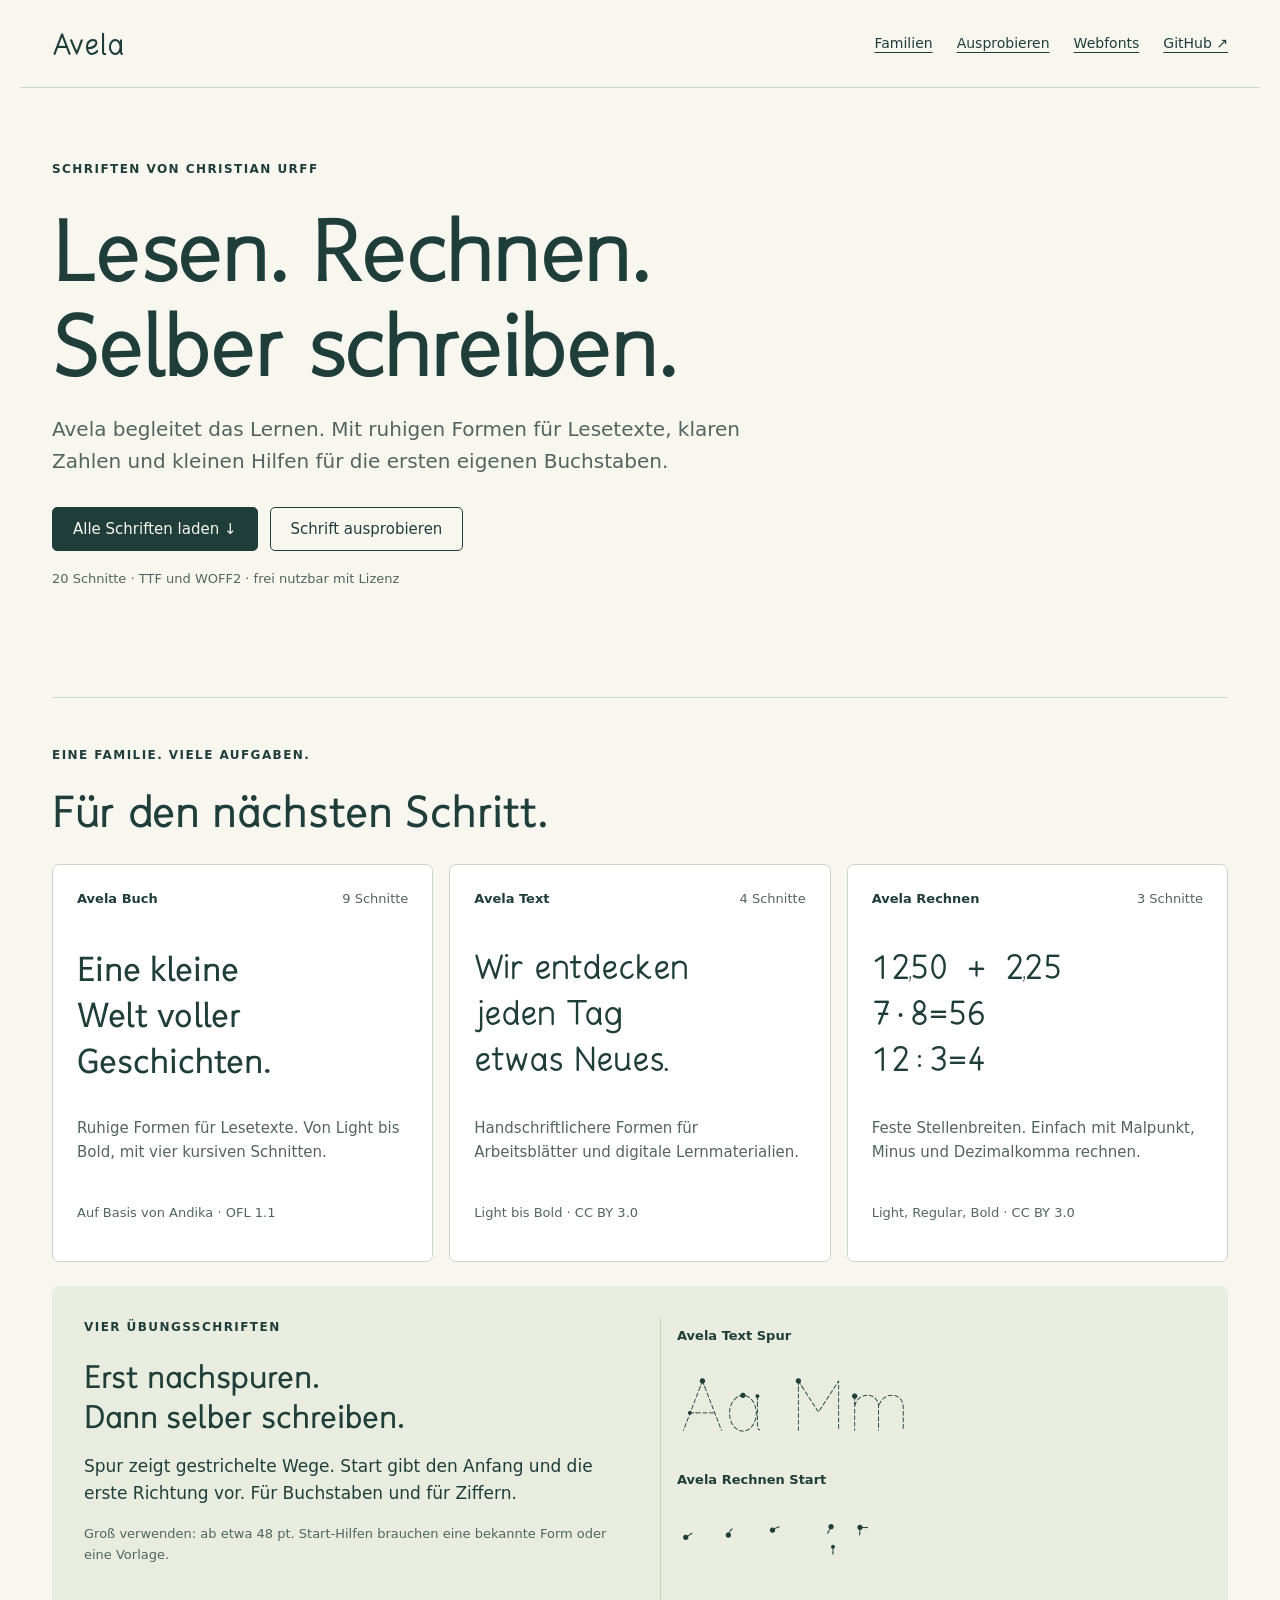
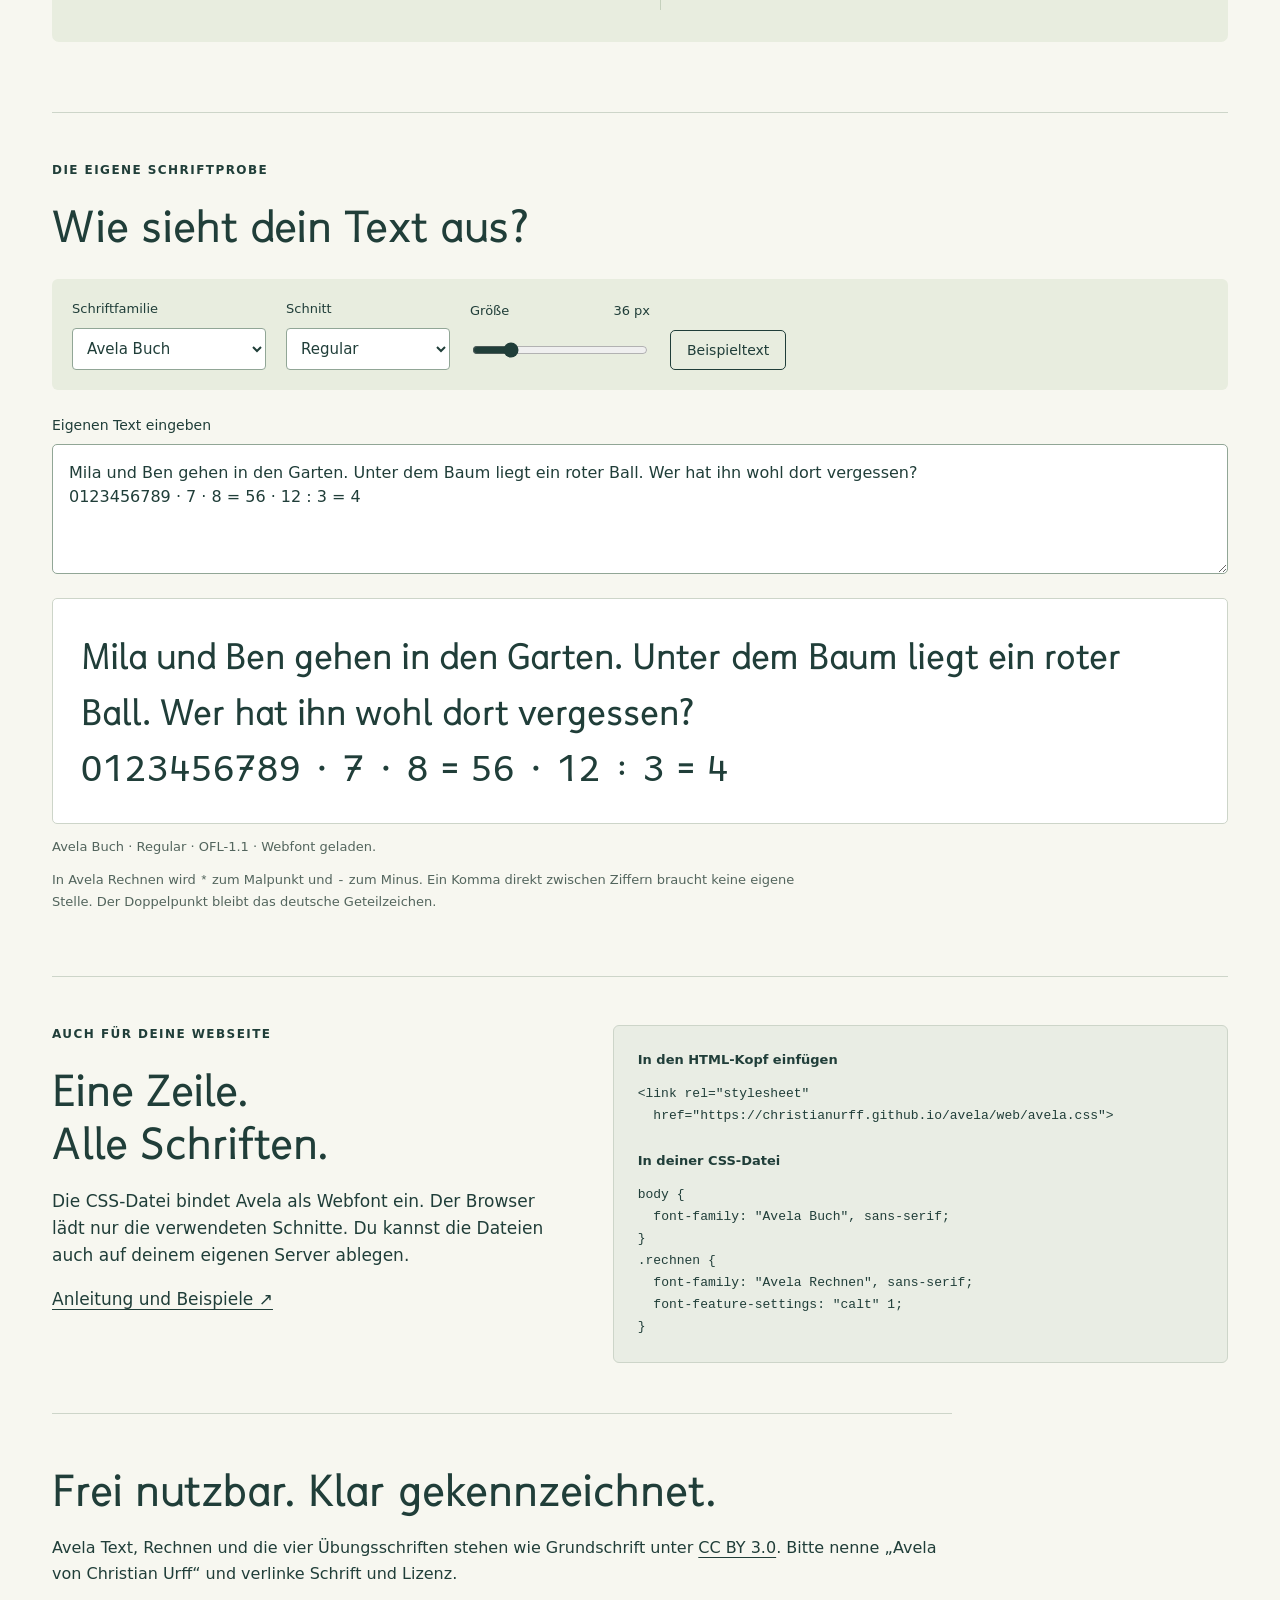
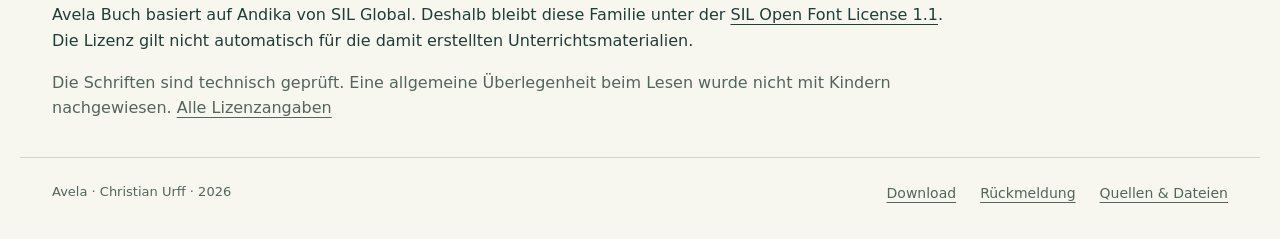
==== index.html @ d06ef932 "Publish Avela fonts, licenses and web specimen" ====
<!doctype html>
<html lang="de">
<head>
  <meta charset="utf-8">
  <meta name="viewport" content="width=device-width, initial-scale=1">
  <meta name="description" content="Avela von Christian Urff: freie Schriften für Lesetexte, Lernmaterial, Mathematik und Schreibübungen. Als TTF und Webfont.">
  <title>Avela · Schriften zum Lernen</title>
  <link rel="stylesheet" href="web/avela.css">
  <link rel="stylesheet" href="site.css">
  <script src="site.js" defer></script>
</head>
<body>
  <a class="skip" href="#probe">Zur Schriftprobe</a>
  <header><a class="brand" href="#">Avela</a><nav aria-label="Hauptnavigation"><a href="#familien">Familien</a><a href="#probe">Ausprobieren</a><a href="#web">Webfonts</a><a href="https://github.com/christianurff/avela">GitHub ↗</a></nav></header>
  <main>
    <section class="hero">
      <p class="eyebrow">Schriften von Christian Urff</p>
      <h1>Lesen. Rechnen.<br>Selber schreiben.</h1>
      <p class="intro">Avela begleitet das Lernen. Mit ruhigen Formen für Lesetexte, klaren Zahlen und kleinen Hilfen für die ersten eigenen Buchstaben.</p>
      <div class="actions"><a class="button primary" href="https://github.com/christianurff/avela/releases/latest">Alle Schriften laden ↓</a><a class="button" href="#probe">Schrift ausprobieren</a></div>
      <p class="meta">20 Schnitte · TTF und WOFF2 · frei nutzbar mit Lizenz</p>
    </section>
    <section id="familien" aria-labelledby="familien-title">
      <div class="section-head"><p class="eyebrow">Eine Familie. Viele Aufgaben.</p><h2 id="familien-title">Für den nächsten Schritt.</h2></div>
      <div class="cards">
        <article><p class="label">Avela Buch <span>9 Schnitte</span></p><p class="example book">Eine kleine<br>Welt voller<br>Geschichten.</p><p>Ruhige Formen für Lesetexte. Von Light bis Bold, mit vier kursiven Schnitten.</p><p class="license">Auf Basis von Andika · OFL 1.1</p></article>
        <article><p class="label">Avela Text <span>4 Schnitte</span></p><p class="example text">Wir entdecken<br>jeden Tag<br>etwas Neues.</p><p>Handschriftlichere Formen für Arbeitsblätter und digitale Lernmaterialien.</p><p class="license">Light bis Bold · CC BY 3.0</p></article>
        <article><p class="label">Avela Rechnen <span>3 Schnitte</span></p><p class="example math">12,50 + 2,25<br>7*8=56<br>12:3=4</p><p>Feste Stellenbreiten. Einfach mit Malpunkt, Minus und Dezimalkomma rechnen.</p><p class="license">Light, Regular, Bold · CC BY 3.0</p></article>
      </div>
      <div class="practice-panel"><div><p class="eyebrow">Vier Übungsschriften</p><h3>Erst nachspuren.<br>Dann selber schreiben.</h3><p>Spur zeigt gestrichelte Wege. Start gibt den Anfang und die erste Richtung vor. Für Buchstaben und für Ziffern.</p><p class="meta">Groß verwenden: ab etwa 48 pt. Start-Hilfen brauchen eine bekannte Form oder eine Vorlage.</p></div><div class="practice-examples"><p class="label">Avela Text Spur</p><p class="trace">Aa Mm</p><p class="label">Avela Rechnen Start</p><p class="start">12345</p></div></div>
    </section>
    <section id="probe" aria-labelledby="probe-title">
      <div class="section-head"><p class="eyebrow">Die eigene Schriftprobe</p><h2 id="probe-title">Wie sieht dein Text aus?</h2></div>
      <div class="controls">
        <label>Schriftfamilie<select id="family"><option>Avela Buch</option><option>Avela Text</option><option>Avela Rechnen</option><option>Avela Text Spur</option><option>Avela Text Start</option><option>Avela Rechnen Spur</option><option>Avela Rechnen Start</option></select></label>
        <label>Schnitt<select id="style"><option value="Regular">Regular</option></select></label>
        <label class="size-label">Größe <output id="size-label" for="size">36 px</output><input id="size" type="range" min="18" max="110" value="36"></label>
        <button id="reset" type="button">Beispieltext</button>
      </div>
      <label class="input-label" for="sample">Eigenen Text eingeben</label>
      <textarea id="sample" rows="4" spellcheck="false">Mila und Ben gehen in den Garten. Unter dem Baum liegt ein roter Ball. Wer hat ihn wohl dort vergessen?
0123456789 · 7 · 8 = 56 · 12 : 3 = 4</textarea>
      <div class="sample-output" id="output" aria-label="Schriftprobe"></div>
      <p class="meta" id="font-status" role="status">Die Schriftprobe wird geladen.</p>
      <p class="note">In Avela Rechnen wird <code>*</code> zum Malpunkt und <code>-</code> zum Minus. Ein Komma direkt zwischen Ziffern braucht keine eigene Stelle. Der Doppelpunkt bleibt das deutsche Geteilzeichen.</p>
    </section>
    <section id="web" class="web-section" aria-labelledby="web-title">
      <div><p class="eyebrow">Auch für deine Webseite</p><h2 id="web-title">Eine Zeile.<br>Alle Schriften.</h2><p>Die CSS-Datei bindet Avela als Webfont ein. Der Browser lädt nur die verwendeten Schnitte. Du kannst die Dateien auch auf deinem eigenen Server ablegen.</p><a href="https://github.com/christianurff/avela#direkt-als-webschrift-einbinden">Anleitung und Beispiele ↗</a></div>
      <div class="code-panel"><p class="label">In den HTML-Kopf einfügen</p><pre><code>&lt;link rel="stylesheet"
  href="https://christianurff.github.io/avela/web/avela.css"&gt;</code></pre><p class="label">In deiner CSS-Datei</p><pre><code>body {
  font-family: "Avela Buch", sans-serif;
}
.rechnen {
  font-family: "Avela Rechnen", sans-serif;
  font-feature-settings: "calt" 1;
}</code></pre></div>
    </section>
    <section class="license-section" id="lizenz"><h2>Frei nutzbar. Klar gekennzeichnet.</h2><p>Avela Text, Rechnen und die vier Übungsschriften stehen wie Grundschrift unter <a href="licenses/CC-BY-3.0.md">CC BY 3.0</a>. Bitte nenne „Avela von Christian Urff“ und verlinke Schrift und Lizenz.</p><p>Avela Buch basiert auf Andika von SIL Global. Deshalb bleibt diese Familie unter der <a href="licenses/OFL-1.1-Avela-Buch.txt">SIL Open Font License 1.1</a>. Die Lizenz gilt nicht automatisch für die damit erstellten Unterrichtsmaterialien.</p><p class="meta">Die Schriften sind technisch geprüft. Eine allgemeine Überlegenheit beim Lesen wurde nicht mit Kindern nachgewiesen. <a href="https://github.com/christianurff/avela/blob/main/LICENSE.md">Alle Lizenzangaben</a></p></section>
  </main>
  <footer><span>Avela · Christian Urff · 2026</span><div><a href="https://github.com/christianurff/avela/releases/latest">Download</a><a href="https://github.com/christianurff/avela/issues">Rückmeldung</a><a href="https://github.com/christianurff/avela">Quellen & Dateien</a></div></footer>
</body>
</html>
---- web/avela.css ----
/* Avela · Christian Urff · https://github.com/christianurff/avela
   Avela Buch: SIL Open Font License 1.1 (Andika derivative, SIL Global).
   Avela Text / Rechnen / Spur / Start: CC BY 3.0.
   License notices: ../LICENSE.md and ../licenses/ */
@font-face {
  font-family: "Avela Buch";
  src: url("AvelaBuch-Bold.woff2") format("woff2");
  font-weight: 700;
  font-style: normal;
  font-display: swap;
}

@font-face {
  font-family: "Avela Buch";
  src: url("AvelaBuch-BoldItalic.woff2") format("woff2");
  font-weight: 700;
  font-style: italic;
  font-display: swap;
}

@font-face {
  font-family: "Avela Buch";
  src: url("AvelaBuch-Italic.woff2") format("woff2");
  font-weight: 400;
  font-style: italic;
  font-display: swap;
}

@font-face {
  font-family: "Avela Buch";
  src: url("AvelaBuch-Medium.woff2") format("woff2");
  font-weight: 500;
  font-style: normal;
  font-display: swap;
}

@font-face {
  font-family: "Avela Buch";
  src: url("AvelaBuch-MediumItalic.woff2") format("woff2");
  font-weight: 500;
  font-style: italic;
  font-display: swap;
}

@font-face {
  font-family: "Avela Buch";
  src: url("AvelaBuch-Regular.woff2") format("woff2");
  font-weight: 400;
  font-style: normal;
  font-display: swap;
}

@font-face {
  font-family: "Avela Buch";
  src: url("AvelaBuch-SemiBold.woff2") format("woff2");
  font-weight: 600;
  font-style: normal;
  font-display: swap;
}

@font-face {
  font-family: "Avela Buch";
  src: url("AvelaBuch-SemiBoldItalic.woff2") format("woff2");
  font-weight: 600;
  font-style: italic;
  font-display: swap;
}

@font-face {
  font-family: "Avela Buch";
  src: url("AvelaBuch-Light.woff2") format("woff2");
  font-weight: 300;
  font-style: normal;
  font-display: swap;
}

@font-face {
  font-family: "Avela Text";
  src: url("AvelaText-Bold.woff2") format("woff2");
  font-weight: 700;
  font-style: normal;
  font-display: swap;
}

@font-face {
  font-family: "Avela Text";
  src: url("AvelaText-Medium.woff2") format("woff2");
  font-weight: 550;
  font-style: normal;
  font-display: swap;
}

@font-face {
  font-family: "Avela Text";
  src: url("AvelaText-Regular.woff2") format("woff2");
  font-weight: 400;
  font-style: normal;
  font-display: swap;
}

@font-face {
  font-family: "Avela Text";
  src: url("AvelaText-Light.woff2") format("woff2");
  font-weight: 300;
  font-style: normal;
  font-display: swap;
}

@font-face {
  font-family: "Avela Rechnen";
  src: url("AvelaRechnen-Bold.woff2") format("woff2");
  font-weight: 700;
  font-style: normal;
  font-display: swap;
}

@font-face {
  font-family: "Avela Rechnen";
  src: url("AvelaRechnen-Regular.woff2") format("woff2");
  font-weight: 400;
  font-style: normal;
  font-display: swap;
}

@font-face {
  font-family: "Avela Rechnen";
  src: url("AvelaRechnen-Light.woff2") format("woff2");
  font-weight: 300;
  font-style: normal;
  font-display: swap;
}

@font-face {
  font-family: "Avela Rechnen Spur";
  src: url("AvelaRechnenSpur-Regular.woff2") format("woff2");
  font-weight: 400;
  font-style: normal;
  font-display: swap;
}

@font-face {
  font-family: "Avela Rechnen Start";
  src: url("AvelaRechnenStart-Regular.woff2") format("woff2");
  font-weight: 400;
  font-style: normal;
  font-display: swap;
}

@font-face {
  font-family: "Avela Text Spur";
  src: url("AvelaTextSpur-Regular.woff2") format("woff2");
  font-weight: 400;
  font-style: normal;
  font-display: swap;
}

@font-face {
  font-family: "Avela Text Start";
  src: url("AvelaTextStart-Regular.woff2") format("woff2");
  font-weight: 400;
  font-style: normal;
  font-display: swap;
}
---- site.css ----
/* Site design: Christian Urff · CC BY 3.0; font licenses: LICENSE.md */
:root{color-scheme:light;--ink:#203e39;--muted:#53655d;--paper:#f7f7f0;--line:#cdd5c9;--accent:#e8eddf}
*{box-sizing:border-box}html{scroll-behavior:smooth;scroll-padding-top:24px}body{margin:0;background:var(--paper);color:var(--ink);font:17px/1.6 system-ui,sans-serif}a{color:inherit;text-underline-offset:4px}a:hover{text-decoration-thickness:2px}header,main,footer{max-width:1240px;margin:auto}header{padding:24px 32px;display:flex;justify-content:space-between;align-items:center;border-bottom:1px solid var(--line);gap:24px}.brand{font:400 30px 'Avela Text',sans-serif;text-decoration:none}nav,footer div{display:flex;gap:24px;flex-wrap:wrap;font-size:14px}main{padding:0 32px}.hero{padding:72px 0 64px;max-width:1000px}.eyebrow{text-transform:uppercase;letter-spacing:.12em;font-size:12px;font-weight:650;margin:0 0 18px}.hero h1{font:400 clamp(48px,7.2vw,88px)/1.08 'Avela Buch',sans-serif;letter-spacing:-.025em;margin:0 0 26px}.intro{max-width:720px;font-size:20px;line-height:1.6;color:var(--muted)}.actions{display:flex;gap:12px;flex-wrap:wrap;margin:30px 0 18px}.button,button{border:1px solid var(--ink);border-radius:5px;padding:12px 20px;font:500 15px system-ui;text-decoration:none;background:transparent;color:var(--ink);cursor:pointer}.primary{background:var(--ink);color:var(--paper)}.button:hover,button:hover{background:var(--accent)}.primary:hover{background:#315a50}.meta,.note,.license{font-size:13px;color:var(--muted)}section{scroll-margin-top:24px}section+section{border-top:1px solid var(--line);padding-top:48px;margin-top:30px;padding-bottom:20px}.section-head{margin-bottom:28px}h2{font:400 clamp(30px,4vw,44px)/1.2 'Avela Buch',sans-serif;margin:0 0 20px}h3{font:400 32px/1.25 'Avela Buch',sans-serif;margin:12px 0 18px}.cards{display:grid;grid-template-columns:repeat(3,minmax(0,1fr));gap:16px}.cards article{padding:24px;background:white;border:1px solid var(--line);border-radius:7px}.label{font-size:13px;font-weight:600;margin:0 0 20px}.label span{float:right;color:var(--muted);font-weight:400}.example{font-size:clamp(25px,2.8vw,34px);line-height:1.35;margin:34px 0;min-height:138px;font-synthesis:none}.book{font-family:'Avela Buch',sans-serif}.text{font-family:'Avela Text',sans-serif}.math{font-family:'Avela Rechnen',sans-serif;font-feature-settings:'calt' 1}.cards article>p:not(.label):not(.example):not(.license){font-size:15px;min-height:72px;color:var(--muted)}.practice-panel{display:grid;grid-template-columns:1fr 1fr;gap:40px;background:var(--accent);border-radius:7px;margin:24px 0 20px;padding:32px}.practice-panel>div>p:not(.eyebrow):not(.meta){max-width:48ch}.practice-examples{padding:8px 16px;border-left:1px solid #c4d0bc}.practice-examples .label{margin-bottom:5px}.trace{font:400 76px/1.4 'Avela Text Spur',sans-serif;margin:0 0 12px;font-synthesis:none}.start{font:400 76px/1.4 'Avela Rechnen Start',sans-serif;margin:0;font-synthesis:none}.controls{display:flex;gap:20px;flex-wrap:wrap;align-items:end;padding:20px;background:var(--accent);border-radius:6px}.controls label{display:flex;flex-direction:column;gap:8px;font-size:13px;font-weight:500}.controls select{background:white;border:1px solid #91a696;border-radius:4px;padding:10px;font:15px system-ui;color:var(--ink);min-width:130px}.size-label{position:relative;min-width:180px}.size-label output{position:absolute;right:0;font-weight:400}.size-label input{height:36px;accent-color:var(--ink)}button{padding:11px 16px;font-size:14px}.input-label{display:block;margin:24px 0 8px;font-size:14px}textarea{display:block;resize:vertical;width:100%;padding:16px;border:1px solid #91a696;border-radius:5px;font:16px/1.5 system-ui;color:var(--ink);background:white}.sample-output{margin-top:24px;padding:28px;background:white;border:1px solid var(--line);border-radius:5px;white-space:pre-wrap;overflow-wrap:anywhere;font-family:'Avela Buch',sans-serif;font-size:36px;line-height:1.55;font-feature-settings:'calt' 1;font-kerning:normal;font-synthesis:none;min-height:180px}.note{max-width:90ch}.web-section{display:grid;grid-template-columns:1fr 1.2fr;gap:48px;align-items:start}.web-section>div>p{max-width:46ch}.code-panel{background:#e9ede4;border:1px solid var(--line);padding:24px;border-radius:6px}.code-panel .label{margin-bottom:12px}pre{white-space:pre-wrap;overflow-wrap:anywhere;font-size:13px;line-height:1.7;margin:0 0 24px}pre:last-child{margin-bottom:0}.license-section{max-width:900px}.license-section p{font-size:16px}footer{border-top:1px solid var(--line);padding:24px 32px 36px;display:flex;justify-content:space-between;gap:24px;font-size:13px;color:var(--muted)}:focus-visible{outline:3px solid #b66b34;outline-offset:4px}.skip{position:fixed;left:16px;top:-100px;background:white;padding:12px;z-index:2}.skip:focus{top:16px}
@media(max-width:860px){.cards{grid-template-columns:1fr}.example{font-size:34px;min-height:0;margin:24px 0}.cards article>p:not(.label):not(.example):not(.license){min-height:0}.practice-panel,.web-section{grid-template-columns:1fr;gap:24px}.practice-examples{border-left:0;border-top:1px solid #c4d0bc;padding:20px 0 0}.hero{padding:48px 0}header{align-items:start}nav{gap:12px 20px;justify-content:end}.controls{gap:16px}.trace,.start{font-size:68px}}
@media(max-width:520px){header,main,footer{padding-left:20px;padding-right:20px}header{gap:16px}nav{font-size:12px;max-width:220px}.hero h1{font-size:45px}.intro{font-size:18px}.practice-panel{padding:24px}.sample-output{padding:20px}.controls label{flex:1}.controls select{width:100%}footer{flex-direction:column}.start,.trace{font-size:62px}.button{padding:12px 16px}}
@media(prefers-reduced-motion:reduce){html{scroll-behavior:auto}}
@media print{header,footer,.controls,.input-label,textarea,.hero,#familien,#web,.license-section,.note{display:none!important}main{padding:0}#probe{border:0;margin:0;padding:0}.sample-output{border:0;padding:0}body{background:white;color:black}}
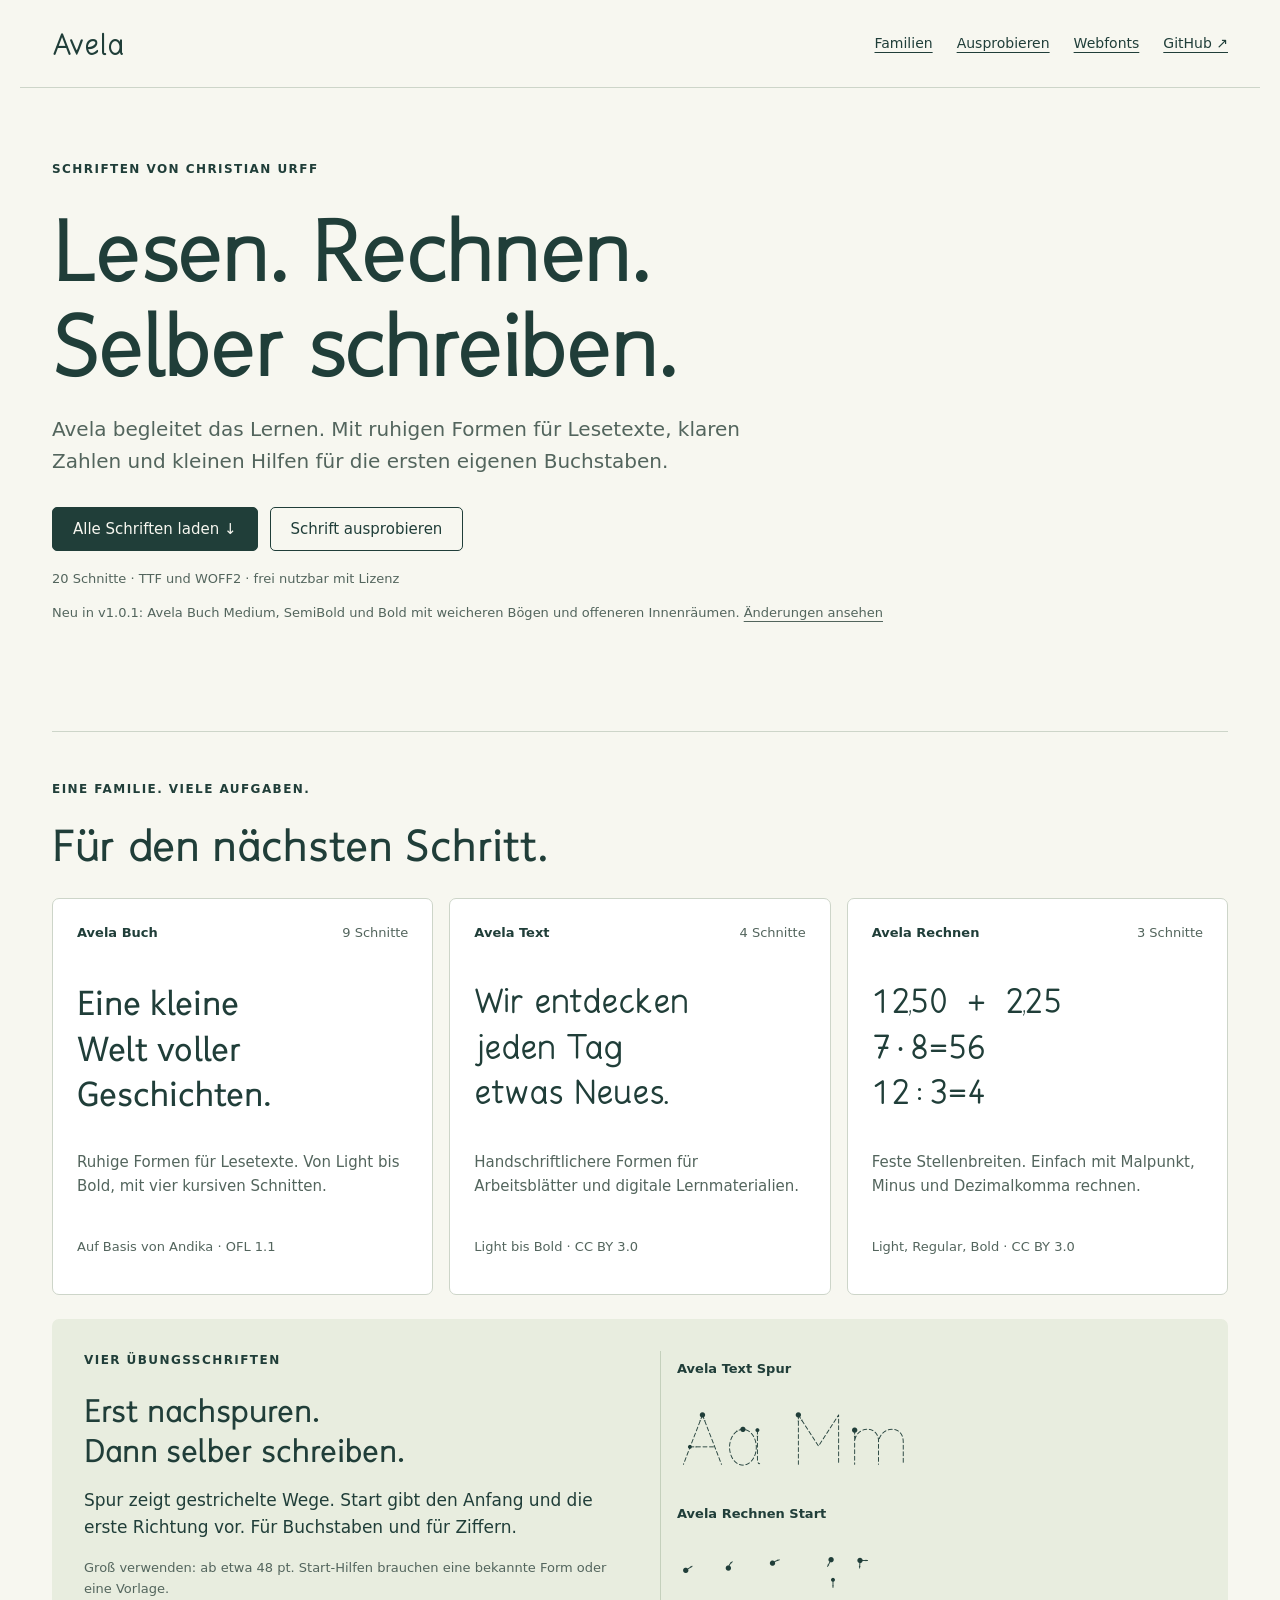
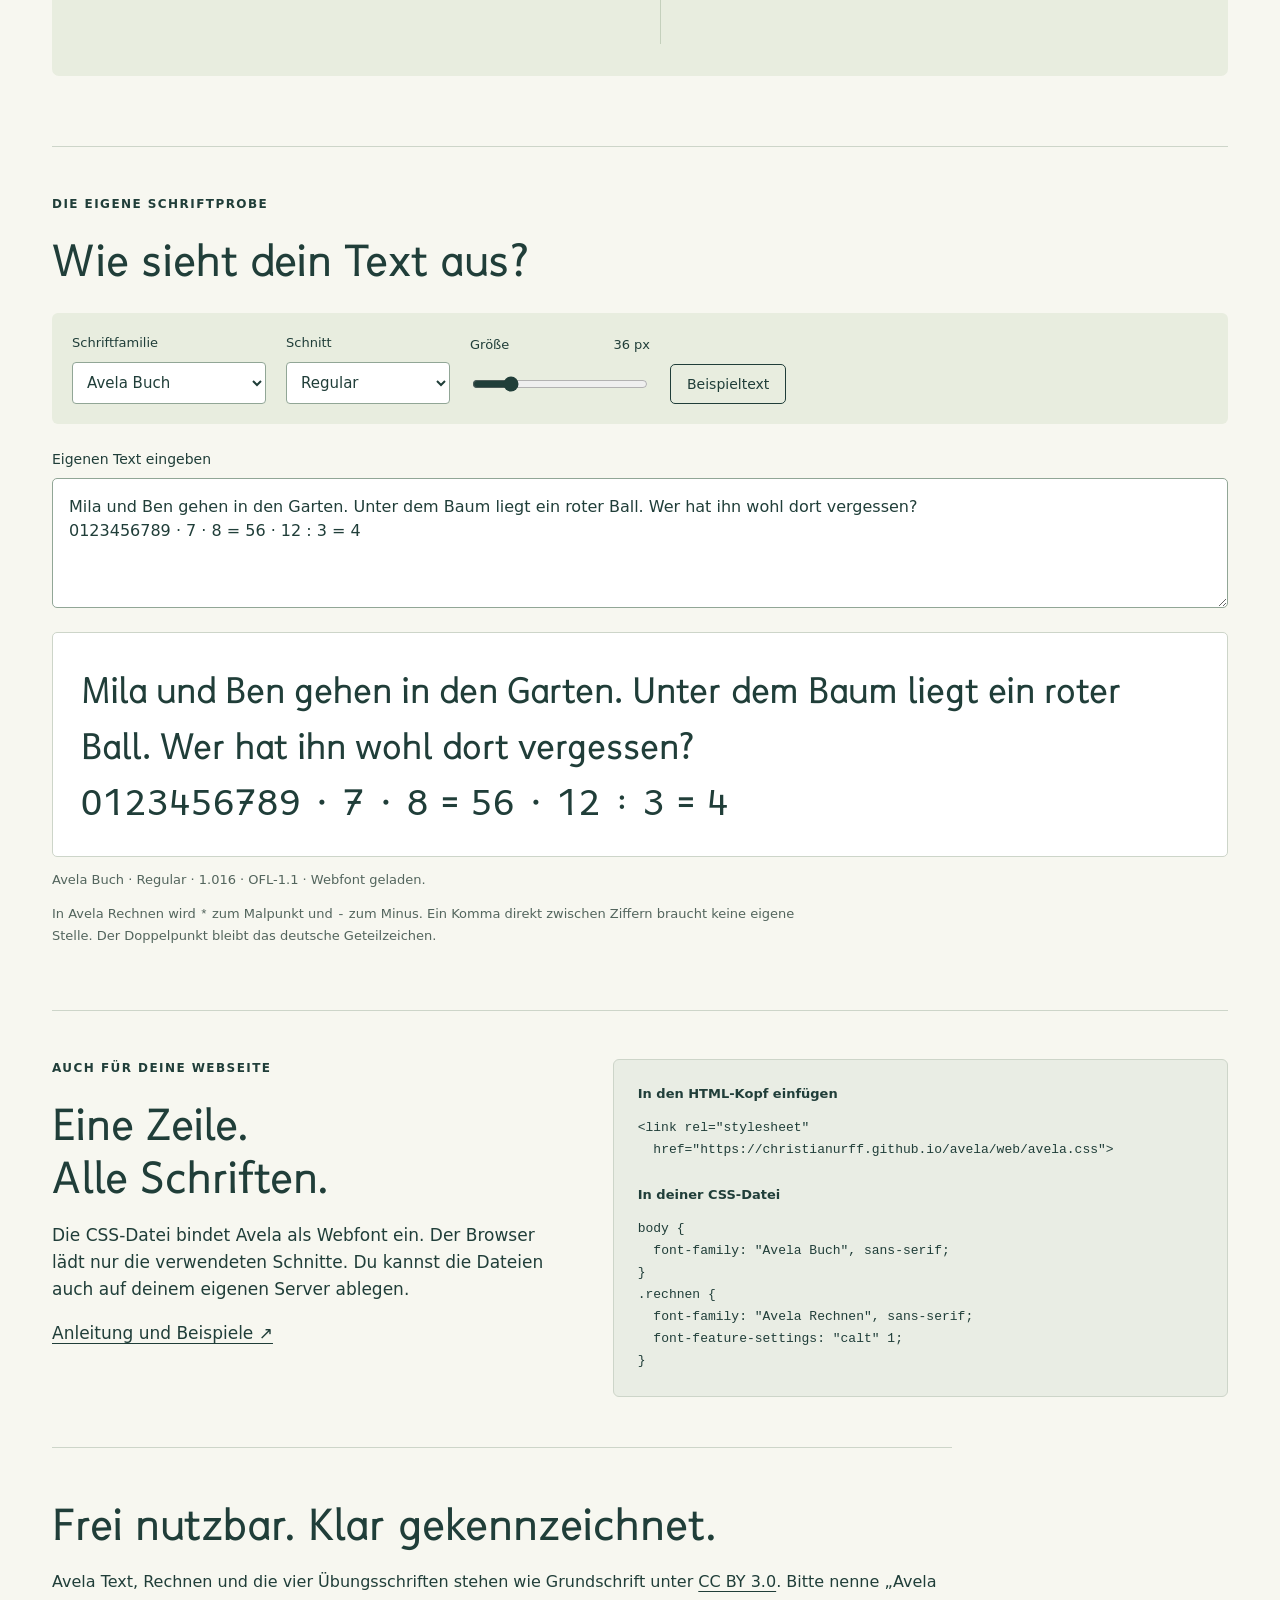
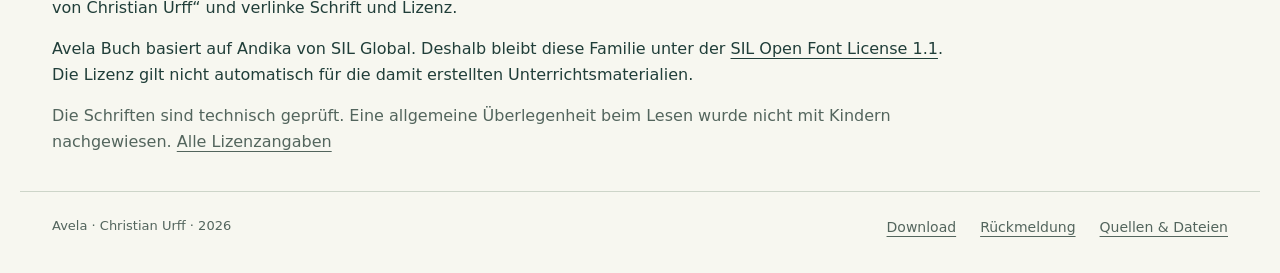
==== commit 7c477ad9: "Refine Avela Buch weights and publish v1.0.1" ====
--- a/index.html
+++ b/index.html
@@ -5,9 +5,9 @@
   <meta name="viewport" content="width=device-width, initial-scale=1">
   <meta name="description" content="Avela von Christian Urff: freie Schriften für Lesetexte, Lernmaterial, Mathematik und Schreibübungen. Als TTF und Webfont.">
   <title>Avela · Schriften zum Lernen</title>
-  <link rel="stylesheet" href="web/avela.css">
+  <link rel="stylesheet" href="web/avela.css?v=1.0.1">
   <link rel="stylesheet" href="site.css">
-  <script src="site.js" defer></script>
+  <script src="site.js?v=1.0.1" defer></script>
 </head>
 <body>
   <a class="skip" href="#probe">Zur Schriftprobe</a>
@@ -19,6 +19,7 @@
       <p class="intro">Avela begleitet das Lernen. Mit ruhigen Formen für Lesetexte, klaren Zahlen und kleinen Hilfen für die ersten eigenen Buchstaben.</p>
       <div class="actions"><a class="button primary" href="https://github.com/christianurff/avela/releases/latest">Alle Schriften laden ↓</a><a class="button" href="#probe">Schrift ausprobieren</a></div>
       <p class="meta">20 Schnitte · TTF und WOFF2 · frei nutzbar mit Lizenz</p>
+      <p class="meta">Neu in v1.0.1: Avela Buch Medium, SemiBold und Bold mit weicheren Bögen und offeneren Innenräumen. <a href="https://github.com/christianurff/avela/blob/main/CHANGELOG.md">Änderungen ansehen</a></p>
     </section>
     <section id="familien" aria-labelledby="familien-title">
       <div class="section-head"><p class="eyebrow">Eine Familie. Viele Aufgaben.</p><h2 id="familien-title">Für den nächsten Schritt.</h2></div>
--- a/web/avela.css
+++ b/web/avela.css
@@ -2,14 +2,6 @@
    Avela Buch: SIL Open Font License 1.1 (Andika derivative, SIL Global).
    Avela Text / Rechnen / Spur / Start: CC BY 3.0.
    License notices: ../LICENSE.md and ../licenses/ */
-@font-face {
-  font-family: "Avela Buch";
-  src: url("AvelaBuch-Bold.woff2") format("woff2");
-  font-weight: 700;
-  font-style: normal;
-  font-display: swap;
-}
-
 @font-face {
   font-family: "Avela Buch";
   src: url("AvelaBuch-BoldItalic.woff2") format("woff2");
@@ -28,14 +20,6 @@
 
 @font-face {
   font-family: "Avela Buch";
-  src: url("AvelaBuch-Medium.woff2") format("woff2");
-  font-weight: 500;
-  font-style: normal;
-  font-display: swap;
-}
-
-@font-face {
-  font-family: "Avela Buch";
   src: url("AvelaBuch-MediumItalic.woff2") format("woff2");
   font-weight: 500;
   font-style: italic;
@@ -46,14 +30,6 @@
   font-family: "Avela Buch";
   src: url("AvelaBuch-Regular.woff2") format("woff2");
   font-weight: 400;
-  font-style: normal;
-  font-display: swap;
-}
-
-@font-face {
-  font-family: "Avela Buch";
-  src: url("AvelaBuch-SemiBold.woff2") format("woff2");
-  font-weight: 600;
   font-style: normal;
   font-display: swap;
 }
@@ -131,6 +107,30 @@
 }
 
 @font-face {
+  font-family: "Avela Buch";
+  src: url("AvelaBuch-Bold.woff2?v=1.017") format("woff2");
+  font-weight: 700;
+  font-style: normal;
+  font-display: swap;
+}
+
+@font-face {
+  font-family: "Avela Buch";
+  src: url("AvelaBuch-Medium.woff2?v=1.017") format("woff2");
+  font-weight: 500;
+  font-style: normal;
+  font-display: swap;
+}
+
+@font-face {
+  font-family: "Avela Buch";
+  src: url("AvelaBuch-SemiBold.woff2?v=1.017") format("woff2");
+  font-weight: 600;
+  font-style: normal;
+  font-display: swap;
+}
+
+@font-face {
   font-family: "Avela Rechnen Spur";
   src: url("AvelaRechnenSpur-Regular.woff2") format("woff2");
   font-weight: 400;
